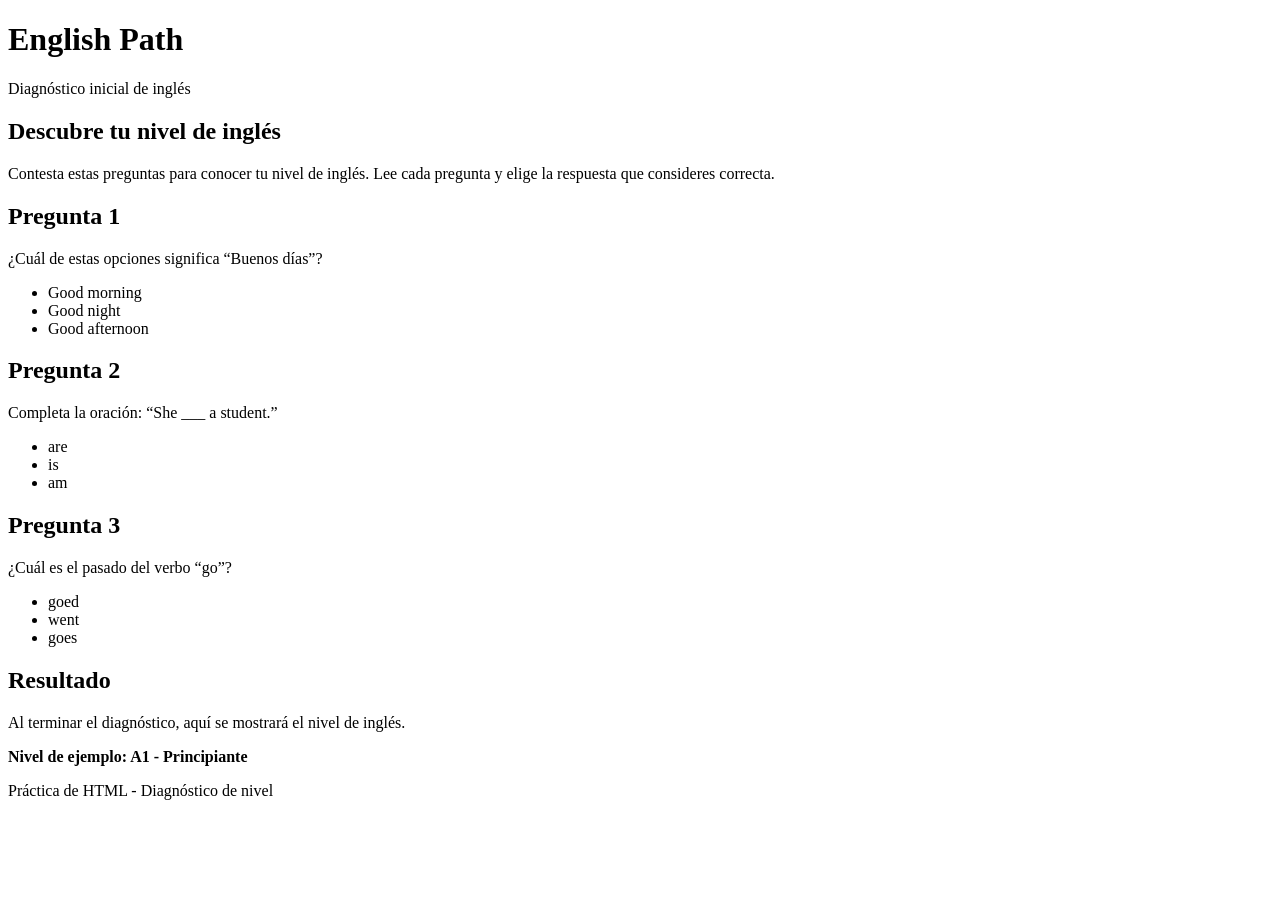
==== Practica-02/index.html @ 0cfcd9f8 "Organiza archivos en Practica-02" ====
<!DOCTYPE html>
<html lang="es">
<head>
    <meta charset="UTF-8">
    <meta name="viewport" content="width=device-width, initial-scale=1.0">
    <title>Diagnóstico de nivel de inglés</title>
</head>
<body>
    <header>
        <h1>English Path</h1>
        <p>Diagnóstico inicial de inglés</p>
    </header>

    <main>
        <section>
            <h2>Descubre tu nivel de inglés</h2>
            <p>
                Contesta estas preguntas para conocer tu nivel de inglés.
                Lee cada pregunta y elige la respuesta que consideres correcta.
            </p>
        </section>

        <section>
            <h2>Pregunta 1</h2>
            <p>¿Cuál de estas opciones significa “Buenos días”?</p>
            <ul>
                <li>Good morning</li>
                <li>Good night</li>
                <li>Good afternoon</li>
            </ul>
        </section>

        <section>
            <h2>Pregunta 2</h2>
            <p>Completa la oración: “She ___ a student.”</p>
            <ul>
                <li>are</li>
                <li>is</li>
                <li>am</li>
            </ul>
        </section>

        <section>
            <h2>Pregunta 3</h2>
            <p>¿Cuál es el pasado del verbo “go”?</p>
            <ul>
                <li>goed</li>
                <li>went</li>
                <li>goes</li>
            </ul>
        </section>

        <section>
            <h2>Resultado</h2>
            <p>Al terminar el diagnóstico, aquí se mostrará el nivel de inglés.</p>
            <p><strong>Nivel de ejemplo: A1 - Principiante</strong></p>
        </section>
    </main>

    <footer>
        <p>Práctica de HTML - Diagnóstico de nivel</p>
    </footer>
</body>
</html>
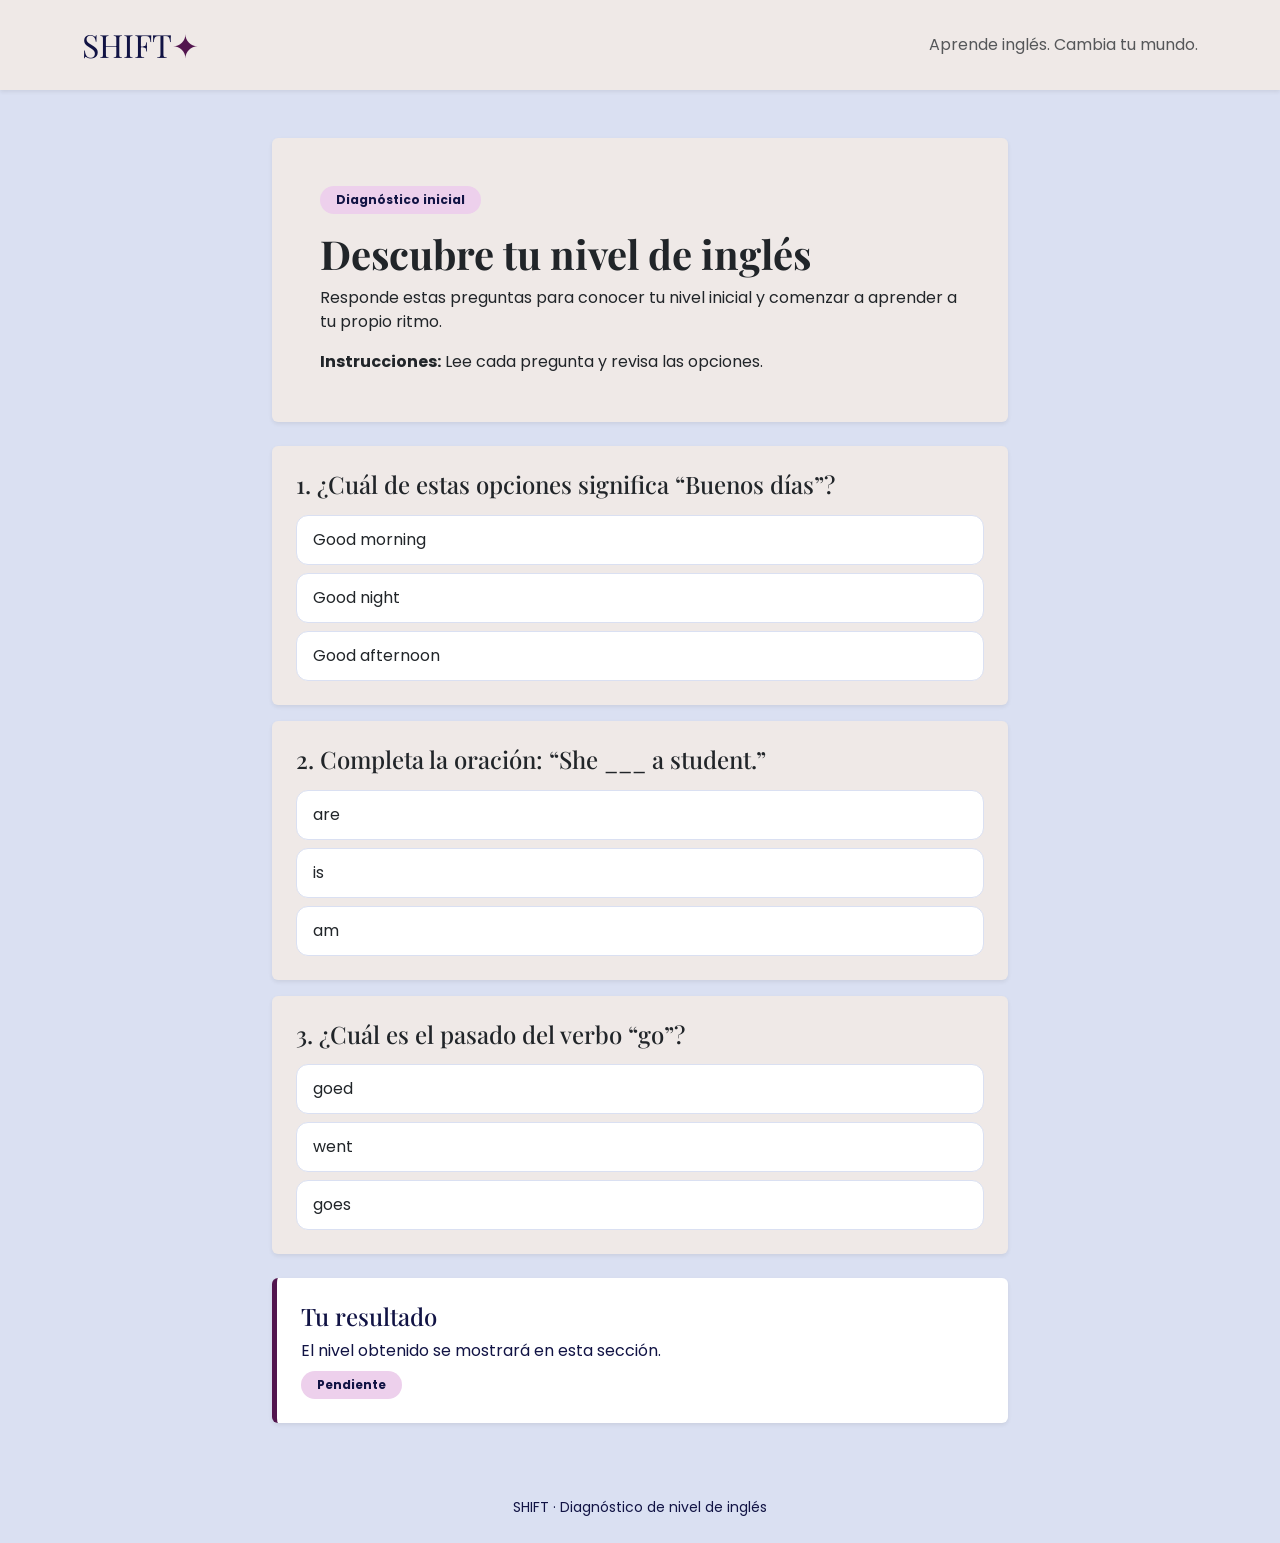
==== commit 4697ed25: "Boostrap y diseno" ====
--- a/Practica-02/index.html
+++ b/Practica-02/index.html
@@ -2,63 +2,131 @@
 <html lang="es">
 <head>
     <meta charset="UTF-8">
-    <meta name="viewport" content="width=device-width, initial-scale=1.0">
-    <title>Diagnóstico de nivel de inglés</title>
+    <meta name="viewport" content="width=device-width, initial-scale=1">
+    <title>Diagnóstico de inglés | SHIFT</title>
+
+    <!-- Tipografías de la guía visual de SHIFT -->
+    <link rel="preconnect" href="https://fonts.googleapis.com">
+    <link rel="preconnect" href="https://fonts.gstatic.com" crossorigin>
+    <link href="https://fonts.googleapis.com/css2?family=Playfair+Display:wght@600;700&family=Poppins:wght@400;500;600;700&display=swap" rel="stylesheet">
+
+    <!-- Bootstrap 5 -->
+    <link href="https://cdn.jsdelivr.net/npm/bootstrap@5.0.2/dist/css/bootstrap.min.css"
+          rel="stylesheet"
+          integrity="sha384-EVSTQN3/azprG1Anm3QDgpJLIm9Nao0Yz1ztcQTwFspd3yD65VohhpuuCOmLASjC"
+          crossorigin="anonymous">
+
+    <style>
+        body {
+            background-color: #DAE0F2;
+            color: #111344;
+            font-family: 'Poppins', sans-serif;
+        }
+
+        h1, h2, h3, .brand-name {
+            font-family: 'Playfair Display', serif;
+        }
+
+        .navbar, .card {
+            background-color: #EFE9E7;
+        }
+
+        .brand-name {
+            color: #111344;
+        }
+
+        .accent-color {
+            color: #52154E;
+        }
+
+        .question-option {
+            background-color: #fff;
+            border: 1px solid #DAE0F2;
+            border-radius: 0.75rem;
+            margin-bottom: 0.5rem;
+            padding: 0.75rem 1rem;
+        }
+
+        .level-badge {
+            background-color: #EDD0EC;
+            color: #111344;
+        }
+
+        .result-box {
+            background-color: #fff;
+            border-left: 5px solid #52154E;
+        }
+    </style>
 </head>
 <body>
     <header>
-        <h1>English Path</h1>
-        <p>Diagnóstico inicial de inglés</p>
+        <nav class="navbar navbar-expand-lg shadow-sm">
+            <div class="container py-2">
+                <a class="navbar-brand brand-name fs-2" href="#inicio">SHIFT<span class="accent-color">✦</span></a>
+                <span class="d-none d-sm-inline text-muted">Aprende inglés. Cambia tu mundo.</span>
+            </div>
+        </nav>
     </header>
 
-    <main>
-        <section>
-            <h2>Descubre tu nivel de inglés</h2>
-            <p>
-                Contesta estas preguntas para conocer tu nivel de inglés.
-                Lee cada pregunta y elige la respuesta que consideres correcta.
-            </p>
-        </section>
+    <main class="container py-4 py-md-5" id="inicio">
+        <div class="row justify-content-center">
+            <div class="col-12 col-lg-8">
+                <section class="card border-0 shadow-sm mb-4">
+                    <div class="card-body p-4 p-md-5">
+                        <span class="badge rounded-pill level-badge px-3 py-2 mb-3">Diagnóstico inicial</span>
+                        <h1 class="display-6 fw-bold">Descubre tu nivel de inglés</h1>
+                        <p class="mb-3">
+                            Responde estas preguntas para conocer tu nivel inicial y comenzar
+                            a aprender a tu propio ritmo.
+                        </p>
+                        <p class="mb-0"><strong>Instrucciones:</strong> Lee cada pregunta y revisa las opciones.</p>
+                    </div>
+                </section>
 
-        <section>
-            <h2>Pregunta 1</h2>
-            <p>¿Cuál de estas opciones significa “Buenos días”?</p>
-            <ul>
-                <li>Good morning</li>
-                <li>Good night</li>
-                <li>Good afternoon</li>
-            </ul>
-        </section>
+                <section class="card border-0 shadow-sm mb-3">
+                    <div class="card-body p-4">
+                        <h2 class="h4 mb-3">1. ¿Cuál de estas opciones significa “Buenos días”?</h2>
+                        <ul class="list-unstyled mb-0">
+                            <li class="question-option">Good morning</li>
+                            <li class="question-option">Good night</li>
+                            <li class="question-option mb-0">Good afternoon</li>
+                        </ul>
+                    </div>
+                </section>
 
-        <section>
-            <h2>Pregunta 2</h2>
-            <p>Completa la oración: “She ___ a student.”</p>
-            <ul>
-                <li>are</li>
-                <li>is</li>
-                <li>am</li>
-            </ul>
-        </section>
+                <section class="card border-0 shadow-sm mb-3">
+                    <div class="card-body p-4">
+                        <h2 class="h4 mb-3">2. Completa la oración: “She ___ a student.”</h2>
+                        <ul class="list-unstyled mb-0">
+                            <li class="question-option">are</li>
+                            <li class="question-option">is</li>
+                            <li class="question-option mb-0">am</li>
+                        </ul>
+                    </div>
+                </section>
 
-        <section>
-            <h2>Pregunta 3</h2>
-            <p>¿Cuál es el pasado del verbo “go”?</p>
-            <ul>
-                <li>goed</li>
-                <li>went</li>
-                <li>goes</li>
-            </ul>
-        </section>
+                <section class="card border-0 shadow-sm mb-4">
+                    <div class="card-body p-4">
+                        <h2 class="h4 mb-3">3. ¿Cuál es el pasado del verbo “go”?</h2>
+                        <ul class="list-unstyled mb-0">
+                            <li class="question-option">goed</li>
+                            <li class="question-option">went</li>
+                            <li class="question-option mb-0">goes</li>
+                        </ul>
+                    </div>
+                </section>
 
-        <section>
-            <h2>Resultado</h2>
-            <p>Al terminar el diagnóstico, aquí se mostrará el nivel de inglés.</p>
-            <p><strong>Nivel de ejemplo: A1 - Principiante</strong></p>
-        </section>
+                <section class="result-box rounded shadow-sm p-4" aria-labelledby="resultado">
+                    <h2 class="h4" id="resultado">Tu resultado</h2>
+                    <p class="mb-2">El nivel obtenido se mostrará en esta sección.</p>
+                    <span class="badge rounded-pill level-badge px-3 py-2">Pendiente</span>
+                </section>
+            </div>
+        </div>
     </main>
 
-    <footer>
-        <p>Práctica de HTML - Diagnóstico de nivel</p>
+    <footer class="container text-center py-4">
+        <small>SHIFT · Diagnóstico de nivel de inglés</small>
     </footer>
 </body>
 </html>
